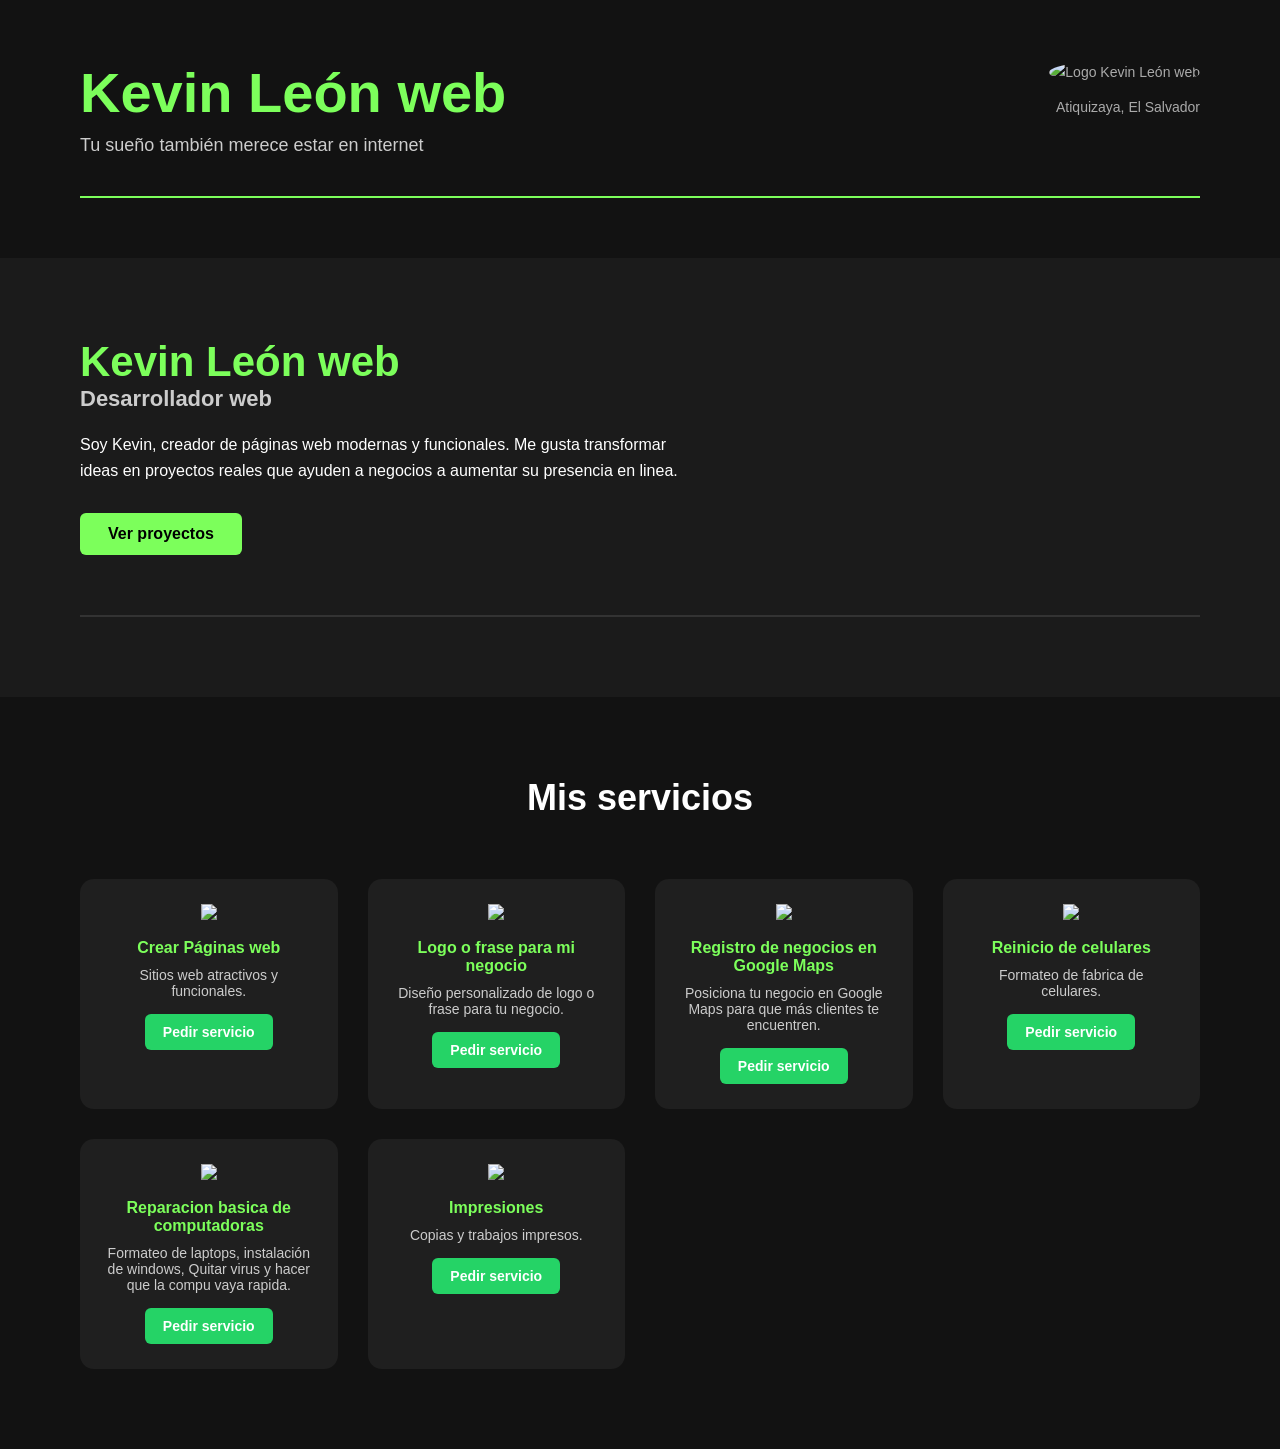
==== index.html @ 66d1a9bb "Publicar sitio portafolio completo" ====
<!DOCTYPE html>
<html lang="es">
<head>
    <meta charset="UTF-8">
    <meta name="description" content="- Desarrollador web. Páginas modernas, logos creativos y servicios digitales para impulsar tu negocio."/>
    <meta property="og:title" content="T- Kevin León  Páginas web y soluciones digitales" />
    <meta property="og:description" content="- Desarrollador web. Páginas modernas, logos creativos y servicios digitales para impulsar tu negocio." />
    <meta property="og:image" content="dirreccion de el logo" />
    <meta property="og:url" content="dirreccion de la pagina web" />
    <meta property="og:type" content="website" />
    <title> Kevin León web</title>
    <link rel="stylesheet" href="style/index.css">
    <link rel="icon" href="./img/milogo.jpeg" class="favicon-redondo">
</head>
<body>

<!-- ========= BLOQUE 1 ========= -->
<section class="hero">

    <div class="hero-contenido">

        <div class="hero-izq">
            <h1> Kevin León web</h1>
            <p class="slogan">Tu sueño también merece estar en internet</p>
        </div>

        <div class="hero-der">
            <img src="img/milogo.jpeg" alt="Logo Kevin León web" class="logo-redondo">
            <p class="mapa">Atiquizaya, El Salvador</p>
        </div>

    </div>

    <div class="linea"></div>
</section>


<!-- ========= BLOQUE 2 ========= -->
<section class="presentacion">

    <h2>Kevin León web</h2>
    <h3>Desarrollador web</h3>

    <p class="texto">
        Soy Kevin, creador de páginas web modernas y funcionales.
        Me gusta transformar ideas en proyectos reales que ayuden
        a negocios a aumentar su presencia en linea.
    </p>

    <a href="./paginas/proyectos.html" class="btn">Ver proyectos</a>

    <div class="linea clara"></div>
</section>


<!-- ========= BLOQUE 3 ========= -->
<section class="servicios">

    <h2 class="titulo-servicios">Mis servicios</h2>

    <div class="cards">

        <div class="card">
            <img src="img/paginaweb.png">
            <h4> Crear Páginas web</h4>
            <p>Sitios web atractivos y funcionales.</p>
            <a href="https://wa.me/50378781090?text=Hola%20Kevin%2C%20me%20interesa%20el%20servicio%20de%20Crear%20P%C3%A1ginas%20web" class="btn-servicio">Pedir servicio</a>
        </div>

        <div class="card">
            <img src="img/logo.png">
            <h4>Logo o frase para mi negocio</h4>
            <p>Diseño personalizado de logo o frase para tu negocio.</p>
            <a href="https://wa.me/50378781090?text=Hola%20Kevin%2C%20me%20interesa%20el%20servicio%20de%20Logo%20o%20frase%20para%20mi%20negocio" class="btn-servicio">Pedir servicio</a>
        </div>

                <div class="card">
            <img src="img/googlemaps.png">
            <h4>Registro de negocios en Google Maps</h4>
            <p>Posiciona tu negocio en Google Maps para que más clientes te encuentren.</p>
            <a href="https://wa.me/50378781090?text=Hola%20Kevin%2C%20me%20interesa%20el%20servicio%20de%20Registro%20de%20negocios%20en%20Google%20Maps" class="btn-servicio">Pedir servicio</a>
        </div>

        <div class="card">
            <img src="img/formateo.png">
            <h4> Reinicio de celulares</h4>
            <p>Formateo de fabrica de celulares.</p>
            <a href="https://wa.me/50378781090?text=Hola%20Kevin%2C%20me%20interesa%20el%20servicio%20de%20Reinicio%20de%20celulares" class="btn-servicio">Pedir servicio</a>
        </div>

                <div class="card">
            <img src="img/reparacion.png">
            <h4> Reparacion basica de computadoras</h4>
            <p>Formateo de laptops, instalación de windows, Quitar virus y hacer que la compu vaya rapida.</p>
            <a href="https://wa.me/50378781090?text=Hola%20Kevin%2C%20me%20interesa%20el%20servicio%20de%20Reparacion%20de%20computadoras" class="btn-servicio">Pedir servicio</a>
        </div>

        <div class="card">
            <img src="img/impresiones.png">
            <h4>Impresiones</h4>
            <p>Copias y trabajos impresos.</p>
            <a href="https://wa.me/50378781090?text=Hola%20Kevin%2C%20me%20interesa%20el%20servicio%20de%20Impresiones" class="btn-servicio">Pedir servicio</a>
        </div>
    </div>

</section>

</body>
</html>
---- style/index.css ----
��* {  
         m a r g i n : 0 ;  
         p a d d i n g : 0 ;  
         b o x - s i z i n g : b o r d e r - b o x ;  
         f o n t - f a m i l y :   A r i a l ,   s a n s - s e r i f ;  
 }  
  
 / *   = = = = =   F A V I C O N   = = = = =   * /  
 . f a v i c o n - r e d o n d o {  
         b o r d e r - r a d i u s :   5 0 % ;  
 }  
  
 b o d y {  
         b a c k g r o u n d : # 1 2 1 2 1 2 ;  
         c o l o r : w h i t e ;  
 }  
  
 / *   = = = = =   H E R O   = = = = =   * /  
 . h e r o {  
         p a d d i n g : 6 0 p x   8 0 p x ;  
         b a c k g r o u n d : # 1 2 1 2 1 2 ;  
 }  
  
 . h e r o - c o n t e n i d o {  
         d i s p l a y : f l e x ;  
         j u s t i f y - c o n t e n t : s p a c e - b e t w e e n ;  
         a l i g n - i t e m s : f l e x - s t a r t ;  
 }  
  
 . h e r o - i z q   h 1 {  
         f o n t - s i z e : 5 6 p x ;  
         c o l o r : # 7 C F F 5 B ;  
 }  
  
 . s l o g a n {  
         m a r g i n - t o p : 1 0 p x ;  
         f o n t - s i z e : 1 8 p x ;  
         c o l o r : # c c c ;  
 }  
  
 . h e r o - d e r {  
         t e x t - a l i g n : r i g h t ;  
         f o n t - s i z e : 1 4 p x ;  
         l i n e - h e i g h t : 1 . 8 ;  
         c o l o r : # a a a ;  
 }  
  
 . l o g o - r e d o n d o {  
         w i d t h : 1 2 0 p x ;  
         b o r d e r - r a d i u s : 5 0 % ;  
         m a r g i n - b o t t o m : 1 0 p x ;  
 }  
  
 . l i n e a {  
         m a r g i n - t o p : 4 0 p x ;  
         h e i g h t : 2 p x ;  
         b a c k g r o u n d : # 7 C F F 5 B ;  
 }  
  
 / *   = = = = =   P R E S E N T A C I %� N   = = = = =   * /  
 . p r e s e n t a c i o n {  
         b a c k g r o u n d : # 1 b 1 b 1 b ;  
         p a d d i n g : 8 0 p x ;  
 }  
  
 . p r e s e n t a c i o n   h 2 {  
         f o n t - s i z e : 4 2 p x ;  
         c o l o r : # 7 C F F 5 B ;  
 }  
  
 . p r e s e n t a c i o n   h 3 {  
         f o n t - s i z e : 2 2 p x ;  
         m a r g i n - b o t t o m : 2 0 p x ;  
         c o l o r : # c c c ;  
 }  
  
 . t e x t o {  
         m a x - w i d t h : 6 0 0 p x ;  
         l i n e - h e i g h t : 1 . 6 ;  
         m a r g i n - b o t t o m : 3 0 p x ;  
 }  
  
 . b t n {  
         d i s p l a y : i n l i n e - b l o c k ;  
         p a d d i n g : 1 2 p x   2 8 p x ;  
         b a c k g r o u n d : # 7 C F F 5 B ;  
         c o l o r : # 0 0 0 ;  
         t e x t - d e c o r a t i o n : n o n e ;  
         f o n t - w e i g h t : b o l d ;  
         b o r d e r - r a d i u s : 6 p x ;  
 }  
  
 . l i n e a . c l a r a {  
         b a c k g r o u n d : # 3 3 3 ;  
         m a r g i n - t o p : 6 0 p x ;  
 }  
  
 / *   = = = = =   S E R V I C I O S   = = = = =   * /  
 . s e r v i c i o s {  
         p a d d i n g : 8 0 p x ;  
         b a c k g r o u n d : # 1 2 1 2 1 2 ;  
 }  
  
 . t i t u l o - s e r v i c i o s {  
         t e x t - a l i g n : c e n t e r ;  
         f o n t - s i z e : 3 6 p x ;  
         m a r g i n - b o t t o m : 6 0 p x ;  
 }  
  
 . c a r d s {  
         d i s p l a y : g r i d ;  
         g r i d - t e m p l a t e - c o l u m n s : r e p e a t ( a u t o - f i t , m i n m a x ( 2 2 0 p x , 1 f r ) ) ;  
         g a p : 3 0 p x ;  
 }  
  
 . c a r d {  
         b a c k g r o u n d : # 1 f 1 f 1 f ;  
         p a d d i n g : 2 5 p x ;  
         b o r d e r - r a d i u s : 1 4 p x ;  
         t e x t - a l i g n : c e n t e r ;  
 }  
  
 . c a r d   i m g {  
         w i d t h : 6 0 p x ;  
         m a r g i n - b o t t o m : 1 5 p x ;  
 }  
  
 . c a r d   h 4 {  
         m a r g i n - b o t t o m : 1 0 p x ;  
         c o l o r : # 7 C F F 5 B ;  
 }  
  
 . c a r d   p {  
         f o n t - s i z e : 1 4 p x ;  
         c o l o r : # c c c ;  
         m a r g i n - b o t t o m : 1 5 p x ;  
 }  
  
 . b t n - s e r v i c i o {  
         d i s p l a y : i n l i n e - b l o c k ;  
         p a d d i n g : 1 0 p x   1 8 p x ;  
         b a c k g r o u n d : # 2 5 D 3 6 6 ;  
         c o l o r : # f f f ;  
         t e x t - d e c o r a t i o n : n o n e ;  
         f o n t - w e i g h t : b o l d ;  
         b o r d e r - r a d i u s : 6 p x ;  
         f o n t - s i z e : 1 4 p x ;  
         t r a n s i t i o n : b a c k g r o u n d   0 . 3 s   e a s e ;  
 }  
  
 . b t n - s e r v i c i o : h o v e r {  
         b a c k g r o u n d : # 1 d a 8 5 d ;  
 }  
 
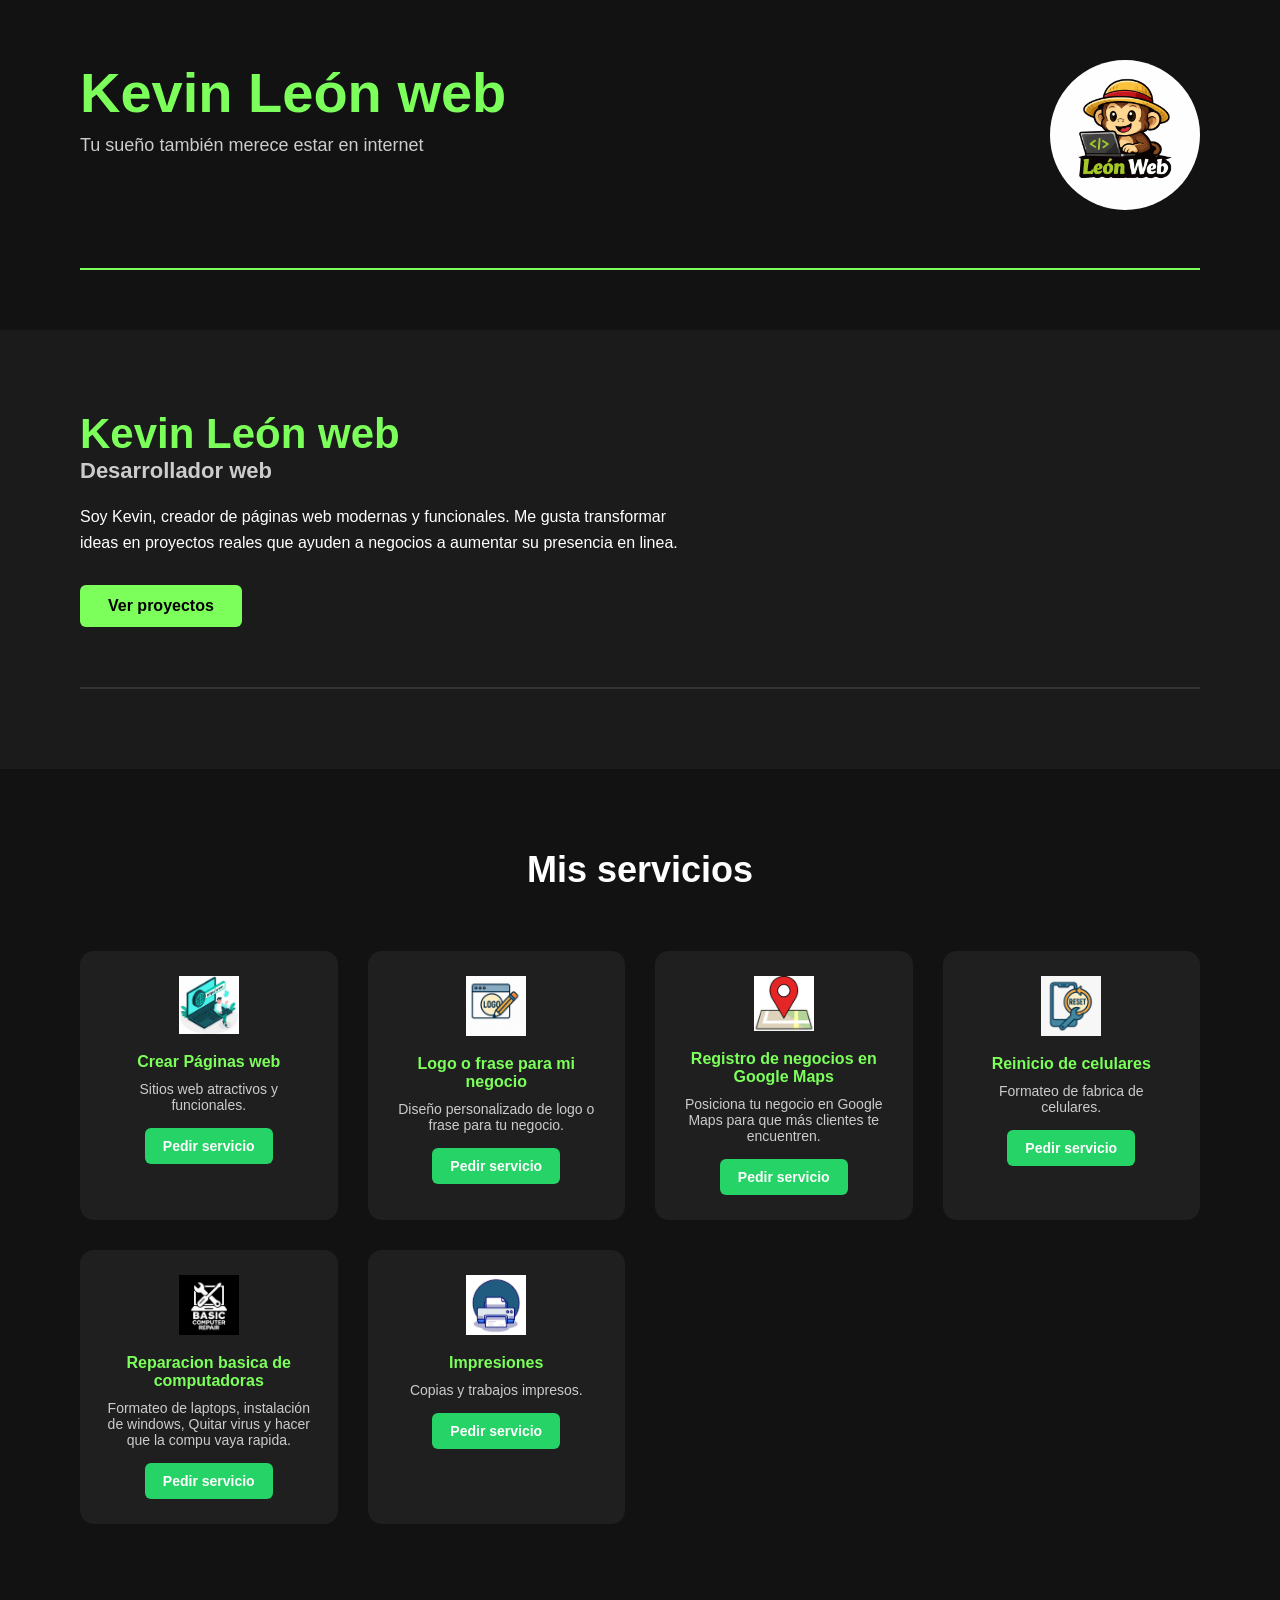
==== commit 1454823d: "Hacer responsive la web - Logo centrado y aumentado" ====
--- a/index.html
+++ b/index.html
@@ -2,6 +2,7 @@
 <html lang="es">
 <head>
     <meta charset="UTF-8">
+    <meta name="viewport" content="width=device-width, initial-scale=1.0">
     <meta name="description" content="- Desarrollador web. Páginas modernas, logos creativos y servicios digitales para impulsar tu negocio."/>
     <meta property="og:title" content="T- Kevin León  Páginas web y soluciones digitales" />
     <meta property="og:description" content="- Desarrollador web. Páginas modernas, logos creativos y servicios digitales para impulsar tu negocio." />
@@ -26,7 +27,6 @@
 
         <div class="hero-der">
             <img src="img/milogo.jpeg" alt="Logo Kevin León web" class="logo-redondo">
-            <p class="mapa">Atiquizaya, El Salvador</p>
         </div>
 
     </div>
@@ -61,42 +61,42 @@
     <div class="cards">
 
         <div class="card">
-            <img src="img/paginaweb.png">
+            <img src="img/paginaweb.jpeg">
             <h4> Crear Páginas web</h4>
             <p>Sitios web atractivos y funcionales.</p>
             <a href="https://wa.me/50378781090?text=Hola%20Kevin%2C%20me%20interesa%20el%20servicio%20de%20Crear%20P%C3%A1ginas%20web" class="btn-servicio">Pedir servicio</a>
         </div>
 
         <div class="card">
-            <img src="img/logo.png">
+            <img src="img//logos.jpeg">
             <h4>Logo o frase para mi negocio</h4>
             <p>Diseño personalizado de logo o frase para tu negocio.</p>
             <a href="https://wa.me/50378781090?text=Hola%20Kevin%2C%20me%20interesa%20el%20servicio%20de%20Logo%20o%20frase%20para%20mi%20negocio" class="btn-servicio">Pedir servicio</a>
         </div>
 
                 <div class="card">
-            <img src="img/googlemaps.png">
+            <img src="img/googlemaps.jpeg">
             <h4>Registro de negocios en Google Maps</h4>
             <p>Posiciona tu negocio en Google Maps para que más clientes te encuentren.</p>
             <a href="https://wa.me/50378781090?text=Hola%20Kevin%2C%20me%20interesa%20el%20servicio%20de%20Registro%20de%20negocios%20en%20Google%20Maps" class="btn-servicio">Pedir servicio</a>
         </div>
 
         <div class="card">
-            <img src="img/formateo.png">
+            <img src="img/formateo.jpeg">
             <h4> Reinicio de celulares</h4>
             <p>Formateo de fabrica de celulares.</p>
             <a href="https://wa.me/50378781090?text=Hola%20Kevin%2C%20me%20interesa%20el%20servicio%20de%20Reinicio%20de%20celulares" class="btn-servicio">Pedir servicio</a>
         </div>
 
                 <div class="card">
-            <img src="img/reparacion.png">
+            <img src="img/reparacion.jpeg">
             <h4> Reparacion basica de computadoras</h4>
             <p>Formateo de laptops, instalación de windows, Quitar virus y hacer que la compu vaya rapida.</p>
             <a href="https://wa.me/50378781090?text=Hola%20Kevin%2C%20me%20interesa%20el%20servicio%20de%20Reparacion%20de%20computadoras" class="btn-servicio">Pedir servicio</a>
         </div>
 
         <div class="card">
-            <img src="img/impresiones.png">
+            <img src="img/impresiones.jpeg">
             <h4>Impresiones</h4>
             <p>Copias y trabajos impresos.</p>
             <a href="https://wa.me/50378781090?text=Hola%20Kevin%2C%20me%20interesa%20el%20servicio%20de%20Impresiones" class="btn-servicio">Pedir servicio</a>
--- a/style/index.css
+++ b/style/index.css
@@ -80,7 +80,7 @@
  
  . h e r o - d e r {   
-         t e x t - a l i g n : r i g h t ; +         t e x t - a l i g n : c e n t e r ;   
          f o n t - s i z e : 1 4 p x ;   
@@ -92,9 +92,17 @@
  
    
+ . m a p a   { + 
+         d i s p l a y :   n o n e ; + 
+ } + 
+ + 
  . l o g o - r e d o n d o {   
-         w i d t h : 1 2 0 p x ; +         w i d t h : 1 5 0 p x ;   
          b o r d e r - r a d i u s : 5 0 % ;   
@@ -305,4 +313,280 @@
  
  }   
+ + 
+ / *   = = = = =   R E S P O N S I V E   = = = = =   * / + 
+ @ m e d i a   ( m a x - w i d t h :   1 0 2 4 p x )   { + 
+         . h e r o   { + 
+                 p a d d i n g :   4 0 p x   4 0 p x ; + 
+         } + 
+ + 
+         . h e r o - i z q   h 1   { + 
+                 f o n t - s i z e :   4 2 p x ; + 
+         } + 
+ + 
+         . p r e s e n t a c i o n   { + 
+                 p a d d i n g :   6 0 p x   4 0 p x ; + 
+         } + 
+ + 
+         . s e r v i c i o s   { + 
+                 p a d d i n g :   6 0 p x   4 0 p x ; + 
+         } + 
+ } + 
+ + 
+ @ m e d i a   ( m a x - w i d t h :   7 6 8 p x )   { + 
+         . h e r o   { + 
+                 p a d d i n g :   3 0 p x   2 0 p x ; + 
+         } + 
+ + 
+         . h e r o - c o n t e n i d o   { + 
+                 f l e x - d i r e c t i o n :   c o l u m n ; + 
+                 t e x t - a l i g n :   c e n t e r ; + 
+         } + 
+ + 
+         . h e r o - i z q   h 1   { + 
+                 f o n t - s i z e :   3 6 p x ; + 
+         } + 
+ + 
+         . h e r o - d e r   { + 
+                 t e x t - a l i g n :   c e n t e r ; + 
+                 m a r g i n - t o p :   2 0 p x ; + 
+         } + 
+ + 
+         . l o g o - r e d o n d o   { + 
+                 w i d t h :   1 2 0 p x ; + 
+         } + 
+ + 
+         . p r e s e n t a c i o n   { + 
+                 p a d d i n g :   4 0 p x   2 0 p x ; + 
+         } + 
+ + 
+         . p r e s e n t a c i o n   h 2   { + 
+                 f o n t - s i z e :   2 8 p x ; + 
+         } + 
+ + 
+         . p r e s e n t a c i o n   h 3   { + 
+                 f o n t - s i z e :   1 8 p x ; + 
+         } + 
+ + 
+         . s e r v i c i o s   { + 
+                 p a d d i n g :   4 0 p x   2 0 p x ; + 
+         } + 
+ + 
+         . t i t u l o - s e r v i c i o s   { + 
+                 f o n t - s i z e :   2 8 p x ; + 
+                 m a r g i n - b o t t o m :   4 0 p x ; + 
+         } + 
+ + 
+         . c a r d s   { + 
+                 g r i d - t e m p l a t e - c o l u m n s :   1 f r ; + 
+                 g a p :   2 0 p x ; + 
+         } + 
+ } + 
+ + 
+ @ m e d i a   ( m a x - w i d t h :   4 8 0 p x )   { + 
+         . h e r o   { + 
+                 p a d d i n g :   2 0 p x   1 5 p x ; + 
+         } + 
+ + 
+         . h e r o - i z q   h 1   { + 
+                 f o n t - s i z e :   2 8 p x ; + 
+         } + 
+ + 
+         . s l o g a n   { + 
+                 f o n t - s i z e :   1 6 p x ; + 
+         } + 
+ + 
+         . h e r o - d e r   { + 
+                 f o n t - s i z e :   1 2 p x ; + 
+         } + 
+ + 
+         . l o g o - r e d o n d o   { + 
+                 w i d t h :   1 0 0 p x ; + 
+         } + 
+ + 
+         . p r e s e n t a c i o n   { + 
+                 p a d d i n g :   3 0 p x   1 5 p x ; + 
+         } + 
+ + 
+         . p r e s e n t a c i o n   h 2   { + 
+                 f o n t - s i z e :   2 4 p x ; + 
+         } + 
+ + 
+         . p r e s e n t a c i o n   h 3   { + 
+                 f o n t - s i z e :   1 6 p x ; + 
+         } + 
+ + 
+         . b t n   { + 
+                 p a d d i n g :   1 0 p x   2 0 p x ; + 
+                 f o n t - s i z e :   1 4 p x ; + 
+         } + 
+ + 
+         . s e r v i c i o s   { + 
+                 p a d d i n g :   3 0 p x   1 5 p x ; + 
+         } + 
+ + 
+         . t i t u l o - s e r v i c i o s   { + 
+                 f o n t - s i z e :   2 2 p x ; + 
+                 m a r g i n - b o t t o m :   3 0 p x ; + 
+         } + 
+ + 
+         . c a r d   { + 
+                 p a d d i n g :   2 0 p x   1 5 p x ; + 
+         } + 
+ + 
+         . c a r d   i m g   { + 
+                 w i d t h :   5 0 p x ; + 
+         } + 
+ + 
+         . c a r d   h 4   { + 
+                 f o n t - s i z e :   1 6 p x ; + 
+         } + 
+ + 
+         . c a r d   p   { + 
+                 f o n t - s i z e :   1 3 p x ; + 
+         } + 
+ + 
+         . b t n - s e r v i c i o   { + 
+                 p a d d i n g :   8 p x   1 4 p x ; + 
+                 f o n t - s i z e :   1 2 p x ; + 
+         } + 
+ } + 
  
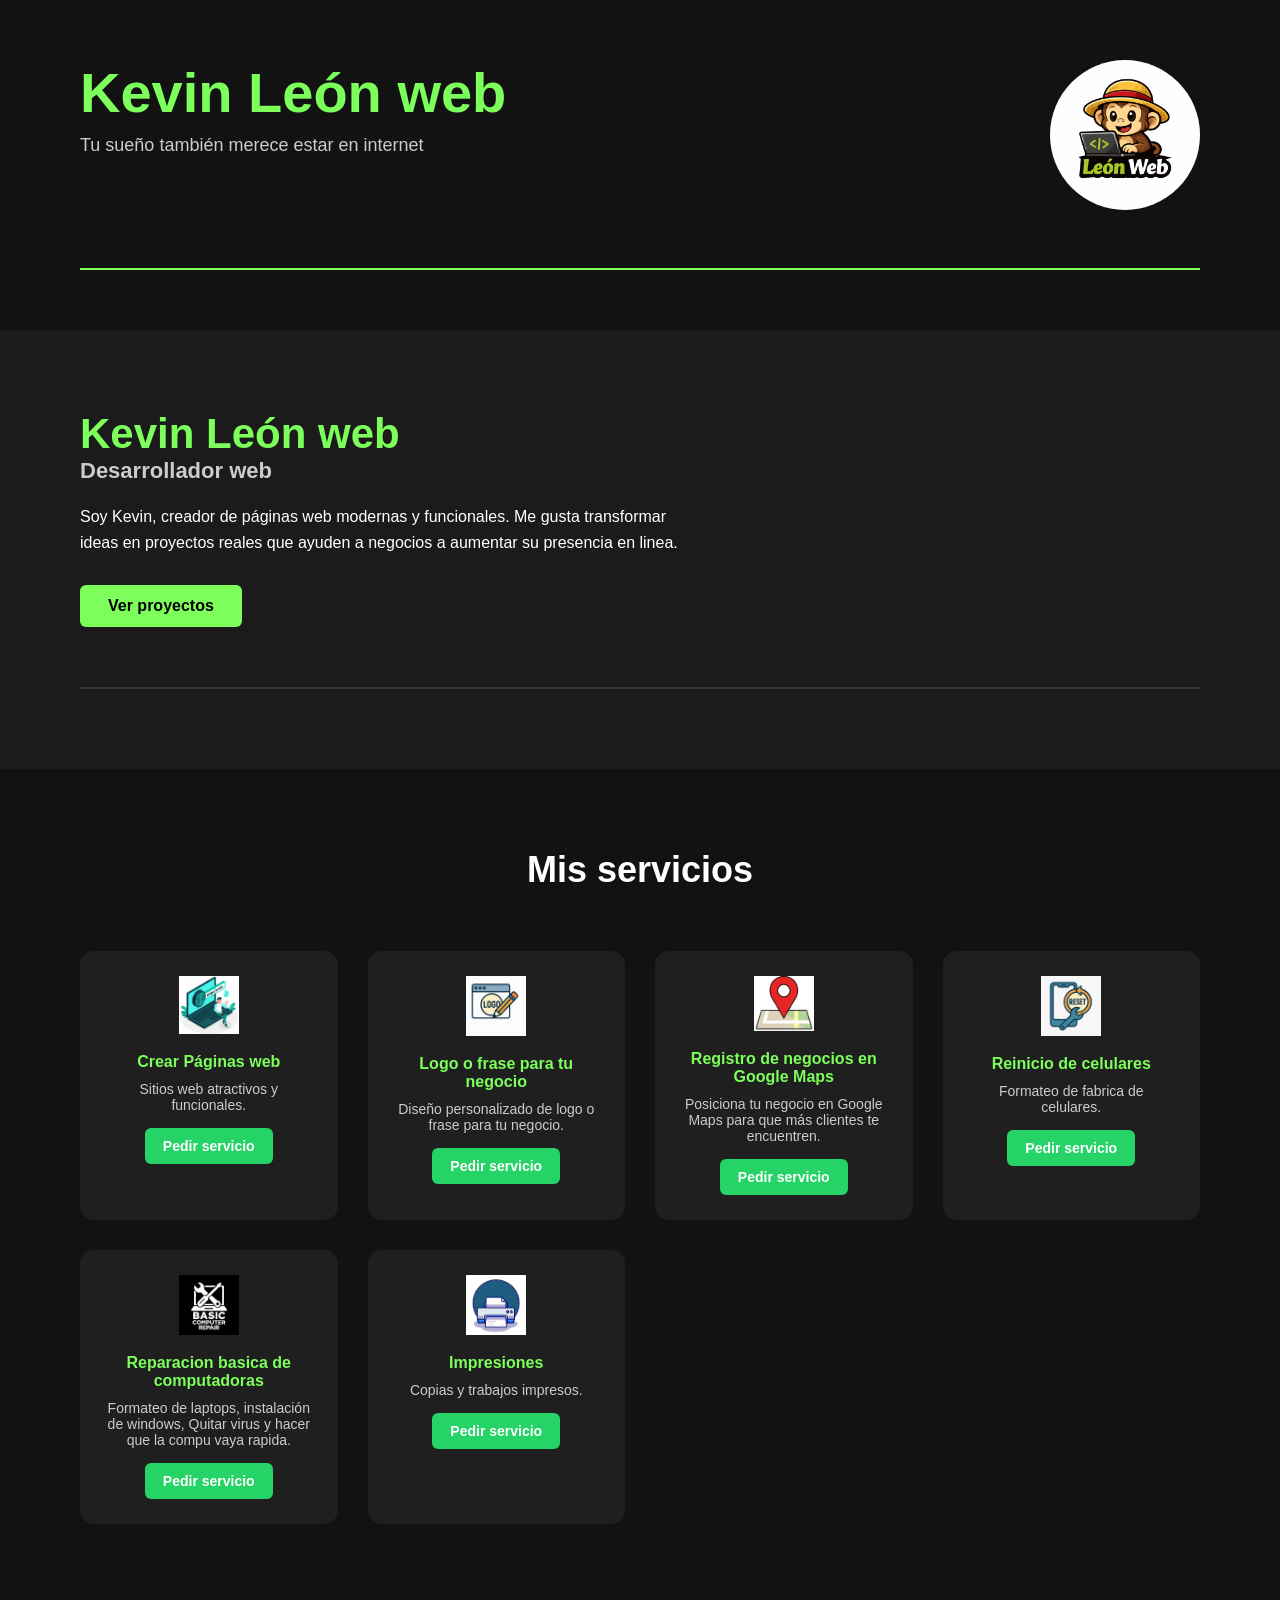
==== commit 8f52190f: "Centrado de elementos en móviles" ====
--- a/index.html
+++ b/index.html
@@ -3,8 +3,8 @@
 <head>
     <meta charset="UTF-8">
     <meta name="viewport" content="width=device-width, initial-scale=1.0">
-    <meta name="description" content="- Desarrollador web. Páginas modernas, logos creativos y servicios digitales para impulsar tu negocio."/>
-    <meta property="og:title" content="T- Kevin León  Páginas web y soluciones digitales" />
+    <meta name="description" content=" Desarrollador web. Páginas modernas, logos creativos y servicios digitales para impulsar tu negocio."/>
+    <meta property="og:title" content=" Kevin León  Páginas web y soluciones digitales" />
     <meta property="og:description" content="- Desarrollador web. Páginas modernas, logos creativos y servicios digitales para impulsar tu negocio." />
     <meta property="og:image" content="dirreccion de el logo" />
     <meta property="og:url" content="dirreccion de la pagina web" />
@@ -26,7 +26,7 @@
         </div>
 
         <div class="hero-der">
-            <img src="img/milogo.jpeg" alt="Logo Kevin León web" class="logo-redondo">
+            <img src="./img/milogo.jpeg" alt="Logo Kevin León web" class="logo-redondo">
         </div>
 
     </div>
@@ -64,42 +64,42 @@
             <img src="img/paginaweb.jpeg">
             <h4> Crear Páginas web</h4>
             <p>Sitios web atractivos y funcionales.</p>
-            <a href="https://wa.me/50378781090?text=Hola%20Kevin%2C%20me%20interesa%20el%20servicio%20de%20Crear%20P%C3%A1ginas%20web" class="btn-servicio">Pedir servicio</a>
+            <a href="https://wa.me/50379046199?text=Hola%20Kevin%2C%20me%20interesa%20el%20servicio%20de%20Crear%20P%C3%A1ginas%20web" class="btn-servicio">Pedir servicio</a>
         </div>
 
         <div class="card">
             <img src="img//logos.jpeg">
-            <h4>Logo o frase para mi negocio</h4>
+            <h4>Logo o frase para tu negocio</h4>
             <p>Diseño personalizado de logo o frase para tu negocio.</p>
-            <a href="https://wa.me/50378781090?text=Hola%20Kevin%2C%20me%20interesa%20el%20servicio%20de%20Logo%20o%20frase%20para%20mi%20negocio" class="btn-servicio">Pedir servicio</a>
+            <a href="https://wa.me/50379046199?text=Hola%20Kevin%2C%20me%20interesa%20el%20servicio%20de%20Logo%20o%20frase%20para%20mi%20negocio" class="btn-servicio">Pedir servicio</a>
         </div>
 
                 <div class="card">
             <img src="img/googlemaps.jpeg">
             <h4>Registro de negocios en Google Maps</h4>
             <p>Posiciona tu negocio en Google Maps para que más clientes te encuentren.</p>
-            <a href="https://wa.me/50378781090?text=Hola%20Kevin%2C%20me%20interesa%20el%20servicio%20de%20Registro%20de%20negocios%20en%20Google%20Maps" class="btn-servicio">Pedir servicio</a>
+            <a href="https://wa.me/50379046199?text=Hola%20Kevin%2C%20me%20interesa%20el%20servicio%20de%20Registro%20de%20negocios%20en%20Google%20Maps" class="btn-servicio">Pedir servicio</a>
         </div>
 
         <div class="card">
             <img src="img/formateo.jpeg">
             <h4> Reinicio de celulares</h4>
             <p>Formateo de fabrica de celulares.</p>
-            <a href="https://wa.me/50378781090?text=Hola%20Kevin%2C%20me%20interesa%20el%20servicio%20de%20Reinicio%20de%20celulares" class="btn-servicio">Pedir servicio</a>
+            <a href="https://wa.me/50379046199?text=Hola%20Kevin%2C%20me%20interesa%20el%20servicio%20de%20Reinicio%20de%20celulares" class="btn-servicio">Pedir servicio</a>
         </div>
 
                 <div class="card">
             <img src="img/reparacion.jpeg">
             <h4> Reparacion basica de computadoras</h4>
             <p>Formateo de laptops, instalación de windows, Quitar virus y hacer que la compu vaya rapida.</p>
-            <a href="https://wa.me/50378781090?text=Hola%20Kevin%2C%20me%20interesa%20el%20servicio%20de%20Reparacion%20de%20computadoras" class="btn-servicio">Pedir servicio</a>
+            <a href="https://wa.me/50379046199?text=Hola%20Kevin%2C%20me%20interesa%20el%20servicio%20de%20Reparacion%20de%20computadoras" class="btn-servicio">Pedir servicio</a>
         </div>
 
         <div class="card">
             <img src="img/impresiones.jpeg">
             <h4>Impresiones</h4>
             <p>Copias y trabajos impresos.</p>
-            <a href="https://wa.me/50378781090?text=Hola%20Kevin%2C%20me%20interesa%20el%20servicio%20de%20Impresiones" class="btn-servicio">Pedir servicio</a>
+            <a href="https://wa.me/50379046199?text=Hola%20Kevin%2C%20me%20interesa%20el%20servicio%20de%20Impresiones" class="btn-servicio">Pedir servicio</a>
         </div>
     </div>
 
--- a/style/index.css
+++ b/style/index.css
@@ -369,13 +369,35 @@
  
                  t e x t - a l i g n :   c e n t e r ;   
+                 a l i g n - i t e m s :   c e n t e r ; + 
+         } + 
+ + 
+         . h e r o - i z q   { + 
+                 t e x t - a l i g n :   c e n t e r ; + 
          }   
    
          . h e r o - i z q   h 1   {   
-                 f o n t - s i z e :   3 6 p x ; +                 f o n t - s i z e :   4 8 p x ; + 
+                 t e x t - a l i g n :   c e n t e r ; + 
+         } + 
+ + 
+         . s l o g a n   { + 
+                 f o n t - s i z e :   2 2 p x ; + 
+                 t e x t - a l i g n :   c e n t e r ;   
          }   
